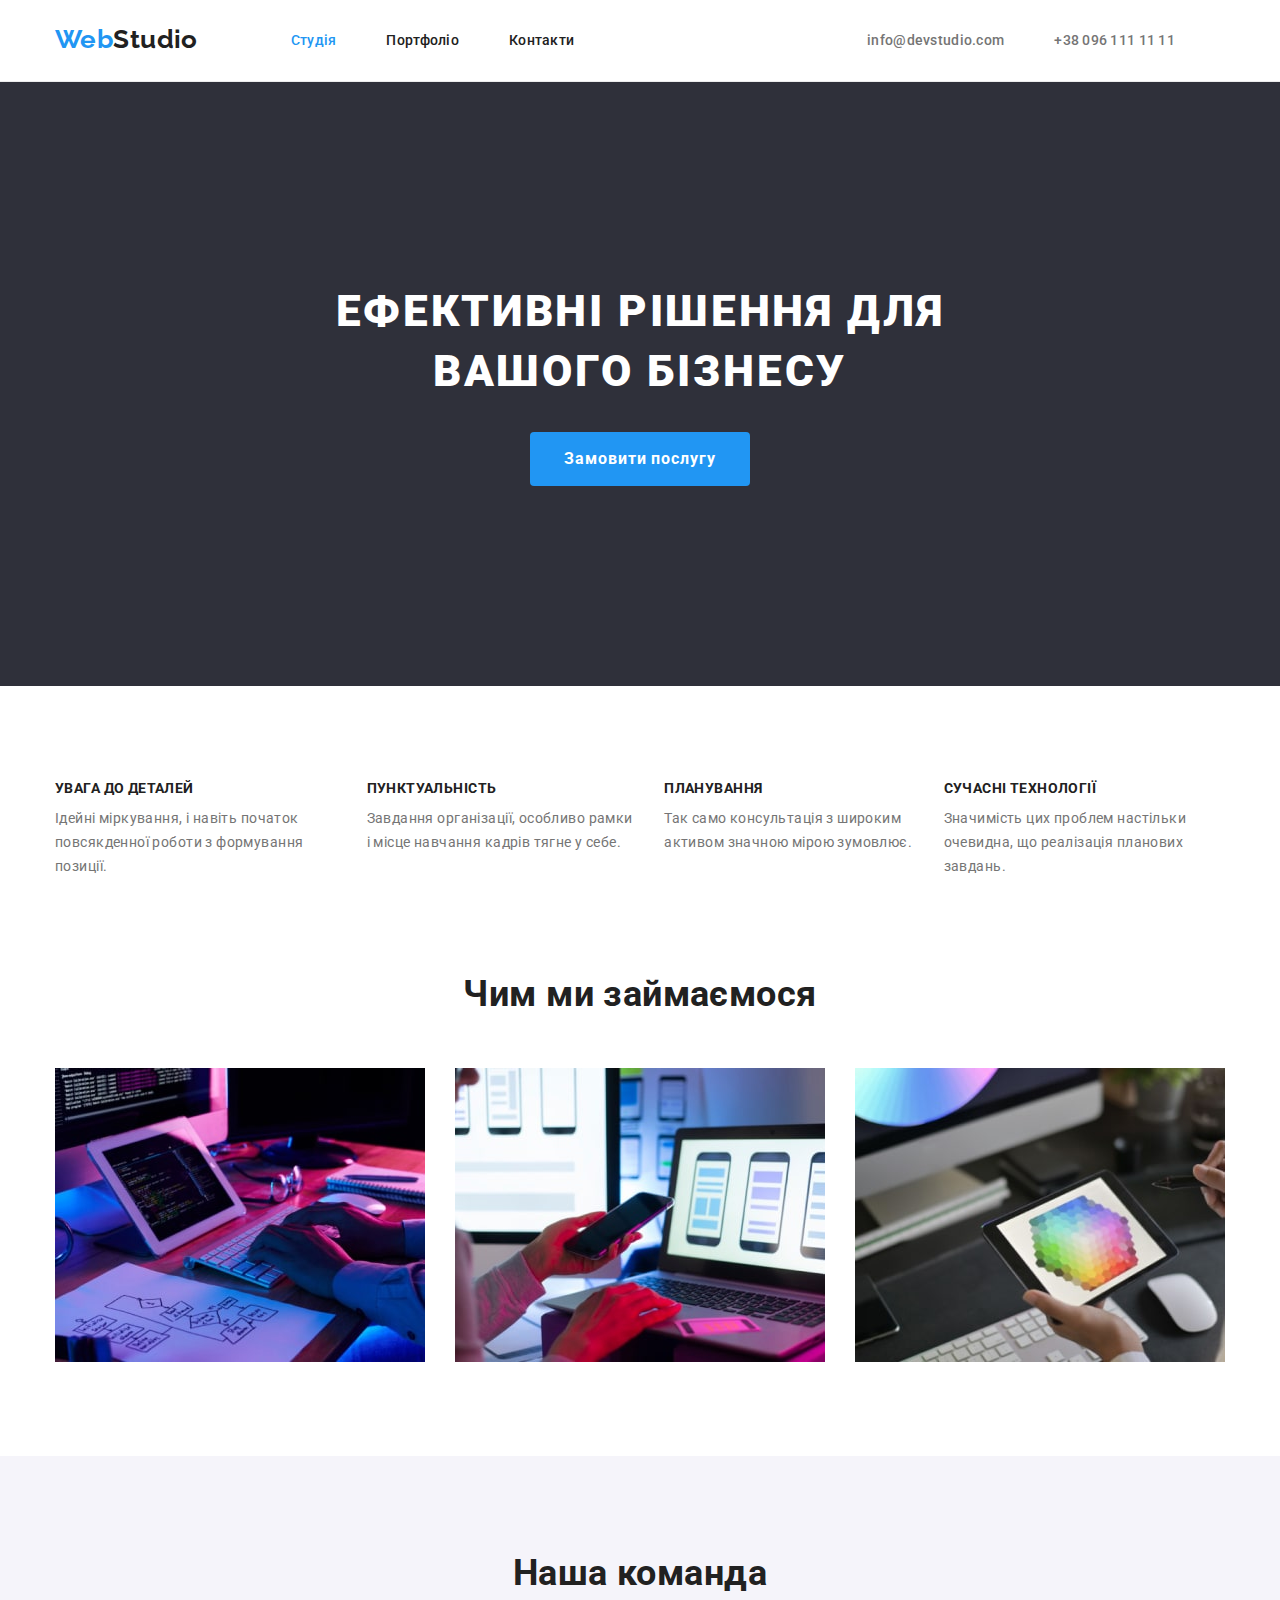
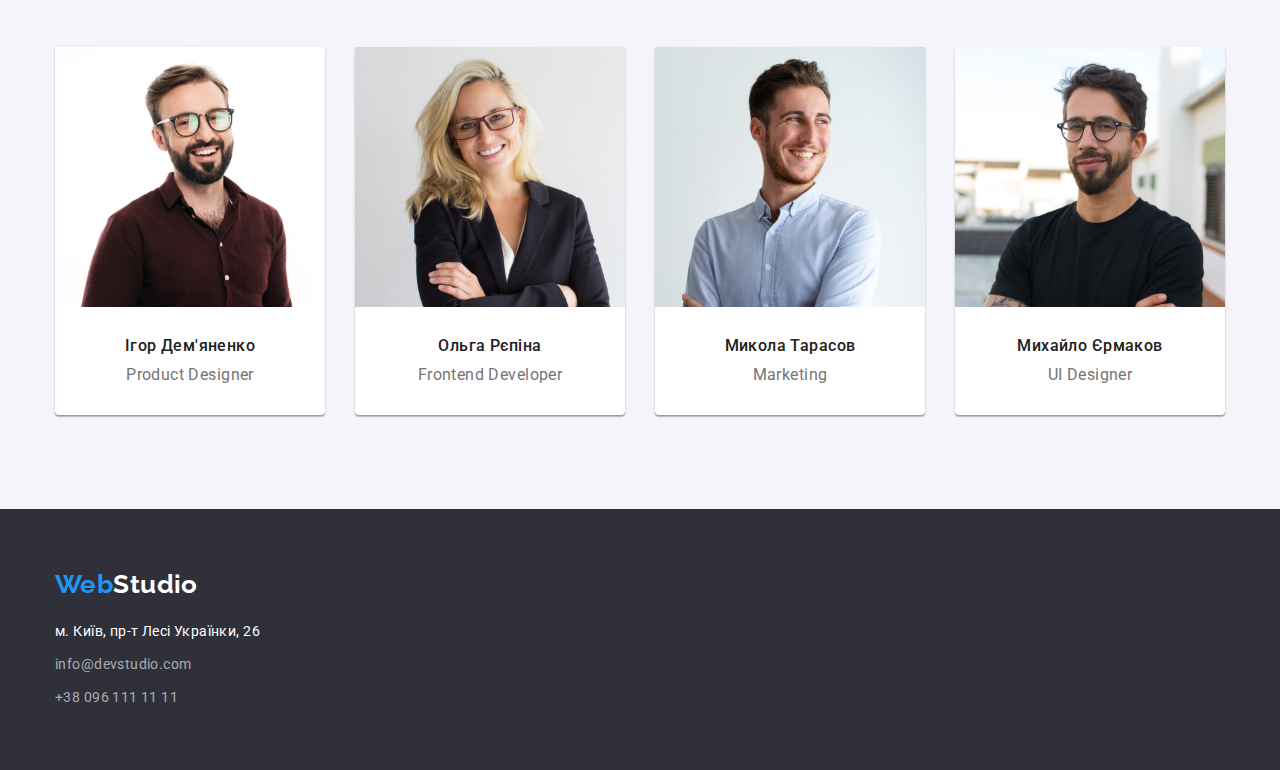
==== index.html @ 74b86f18 "Initial commit" ====
<!DOCTYPE html>
<html lang="uk">

    <head>
        <meta charset="UTF-8"> 
        <meta http-equiv="X-UA-Compatible" content="IE=edge">
        <meta name="viewport" content="width=device-width, initial-scale=1.0">
        <title>WebStudioPage</title>
        <link rel="stylesheet" href="https://cdnjs.cloudflare.com/ajax/libs/modern-normalize/1.1.0/modern-normalize.min.css" />
        <link href="https://fonts.googleapis.com/css2?family=Raleway:wght@700&family=Roboto:wght@400;500;700;900&display=swap"
            rel="stylesheet">
        <link rel="stylesheet" href="./css/styles.css" />
    </head>
    
    <body class="page">
        <header>
            <div class="container header-section">
                <nav class="nav">
                    <a href="/" class="logo link"><span class="logo-web ">Web</span>Studio</a>                    
                    <ul class="nav-nav list">
                        <li class="nav-flex"><a href="./index.html" class="nav-link link current">Студія</a></li>
                        <li class="nav-flex"><a href="./portfolio.html" class="nav-link link">Портфоліо</a></li>
                        <li class="nav-flex"><a href="" class="nav-link link">Контакти</a></li>                    
                    </ul>
                </nav>            
                <ul class="contact list">
                    <li class="contact-flex" ><a href="mailto:info@devstudio.com" class="nav-contact link">info@devstudio.com</a></li>
                    <li class="contact-flex"><a href="tel:+380961111111" class="nav-contact link">+38 096 111 11 11</a></li>
                </ul>
            </div>
            
        </header>

        <main>
            <section class="hero">
                <div class="container">
                    <h1 class="hero-title">Ефективні рішення для вашого бізнесу</h1>
                    <button type="button" class="button primery-button">Замовити послугу</button>
                </div>
            </section>
            
            <section class="section">
                <div class="container">
                    <h2 class="section-title hide">Наші особливості</h2>
                        <ul class="list feature">
                            <li>
                                <h3 class="feature-title">УВАГА ДО ДЕТАЛЕЙ</h3>
                                <p class="feature-text">Ідейні міркування, і навіть початок повсякденної роботи з формування позиції.</p>
                            </li>
                            <li>
                                <h3 class="feature-title">ПУНКТУАЛЬНІСТЬ</h3>
                                <p class="feature-text">Завдання організації, особливо рамки і місце навчання кадрів тягне у себе.</p>
                            </li>
                            <li>
                                <h3 class="feature-title">ПЛАНУВАННЯ</h3>
                                <p class="feature-text">Так само консультація з широким активом значною мірою зумовлює.</p>
                            </li>
                            <li>
                                <h3 class="feature-title">СУЧАСНІ ТЕХНОЛОГІЇ</h3>
                                <p class="feature-text">Значимість цих проблем настільки очевидна, що реалізація планових завдань.</p>
                            </li>
                        </ul>
                </div>
            </section>
            
            <section>
                <div class="container">
                    <h2 class="section-title">Чим ми займаємося</h2>
                    <ul class="activity list">
                        <li><img src="./images/WhatWeDo1.jpg" alt="Те чим ми займаємось" width="370" height="294"></li>
                        <li><img src="./images/WhatWeDo2.jpg" alt="Те чим ми займаємось" width="370" height="294"></li>
                        <li><img src="./images/WhatWeDo3.jpg" alt="Те чим ми займаємось" width="370" height="294"></li>
                    </ul>
                </div>
            </section>


            <section class="section team-section">
                <div class="container">
                    <h2 class="section-title">Наша команда</h2>
                    <ul class="team list">
                        <li class="team-content">
                            <img class="team-photo" src="./images/OurTeam1.jpg" alt="Ігор Дем'яненко" width="270" height="260">
                            <h3 class="team-name">Ігор Дем'яненко</h3>
                            <p class="team-position" lang="en">Product Designer</p>
                        </li>
                        <li class="team-content">
                            <img class="team-photo" src="./images/OurTeam2.jpg" alt="Ольга Рєпіна" width="270" height="260">
                            <h3 class="team-name">Ольга Рєпіна</h3>
                            <p class="team-position" lang="en">Frontend Developer</p>
                        </li>
                        <li class="team-content">
                            <img class="team-photo" src="./images/OurTeam3.jpg" alt="Микола Тарасов" width="270" height="260">
                            <h3 class="team-name">Микола Тарасов</h3>
                            <p class="team-position" lang="en">Marketing</p>
                        </li>
                        <li class="team-content">
                            <img class="team-photo" src="./images/OurTeam4.jpg" alt="Михайло Єрмаков" width="270" height="260">
                            <h3 class="team-name">Михайло Єрмаков</h3>
                            <p class="team-position" lang="en">UI Designer</p>
                        </li>
                    </ul>
                </div>
            </section>

        </main>

        <footer class="footer">
            <div class="container">
                <a href="/" class="logo-fr link"><span class="logo-web">Web</span>Studio</a>
                <address>
                    <ul class="address list">
                        <li class="address-flex"><a href="https://goo.gl/maps/Fnr73AeLxXsEuy9Y6" class="address-map link">м. Київ, пр-т Лесі Українки, 26</a></li>
                        <li class="address-flex"><a href="mailto:info@devstudio.com" class="address-contact link">info@devstudio.com</a></li>
                        <li class="address-flex"><a href="tel:+380961111111" class="address-contact link">+38 096 111 11 11</a></li>
                    </ul>
                </address>
            </div>
        </footer>
    </body>
</html>
---- css/styles.css ----
/* 
    колір основного тексту #757575 (Сірий) 
    колір допоміжного тексту(в основному заголовки) #212121 (Темно-чорний)
    акцент #2196F3 (Голубий)

    другор. колір фону #F5F4FA 
*/

:root {
    --primary-text-color: #757575;
    --title-text-color: #212121;
    --accent-color: #2196F3;
    --primary-bg-color: #ffffff; 
    --secondary-bg-color: #2F303A;
    --primary-white-color: #FFFFFF;
    --secondary-button-color: #F5F4FA;
    --background-adress-color: rgba(255, 255, 255, 0.6);


}

p,
ul,
ol,
h1,
h2,
h3,
h4,
h5,
h6 {
    margin: 0;
    padding: 0;
}

button {
    cursor: pointer;
}

address {
    font-style: normal;
}

img {
    display: block;
}

body {
    color: var(--primary-text-color);
    background-color: var(--primary-bg-color);
    font-family: 'Roboto', sans-serif;
    letter-spacing: 0.03em;
    font-size: 14px;
}

.list {
    list-style: none;
}

.link {
    text-decoration: none;
}


.container {
    width: 1200px;
    padding-left: 15px;
    padding-right: 15px;
    margin: 0 auto;

}

.section {
    padding-top: 95px;
    padding-bottom: 94px;
}

    /* Header */

header {
    border-bottom: 1px solid #ECECEC;
}

.header-section {
    display: flex;
    align-items: center;
}

.nav{display: flex;}

.nav-nav,
.contact {
    display: flex;
    padding-bottom: 32px;
    padding-top: 32px;
    margin-right: 50px;
}

.nav-flex,
.contact-flex{
    margin-left: 50px;
}

.nav-flex:first-child{
    margin-left: 0;
}

.contact-flex:first-child {
    margin-left: 0;
}

.contact {
    margin-left: auto;
}

.logo {
    padding-bottom: 25px;
    padding-top: 24px;
    margin-right: 93px;
    color: var(--title-text-color);
    font-weight: 700;
    font-size: 26px;
    line-height: 1.2;
    font-family: 'Raleway', sans-serif;
}
.logo-web {
    color: var(--accent-color);
}

.nav-link, .nav-contact {
    font-weight: 500;
    line-height: 1.14;
    letter-spacing: 0.02em;
    color: var(--title-text-color);
}

.nav-contact{
    color: var(--primary-text-color);
}

.nav-link:hover, 
.nav-link:focus {
    color: var(--accent-color);
}

.nav-link.current{
    color: var(--accent-color);
}

.nav-contact:hover,
.nav-contact:focus {
    color: var(--accent-color);
}



/* Hero */
.hero {
    background-color: var(--secondary-bg-color);
    padding-top: 200px;
    padding-bottom: 200px;  
    text-align: center;
    
}

.hero-title {
    display: flex;
    color: var(--primary-white-color);
    font-weight: 900;
    font-size: 44px;
    line-height: 1.36;
    letter-spacing: 0.06em;
    text-transform: uppercase;
    max-width: 780px;
    margin: 0 auto;
    margin-bottom: 30px;
}

/* Button*/

.button {
    color: var(--title-text-color);
    border-color: transparent;
    font-family: inherit;
    text-align: center;
    cursor: pointer;
    border-radius: 4px;
    display: inline-block;
}

.button.primery-button {
    background-color: var(--accent-color);
    color: var(--primary-bg-color);
    font-weight: 700;
    font-size: 16px;
    line-height: 1.88;
    letter-spacing: 0.06em;
    padding: 10px 32px;
    min-width: 216px;
}

.button.secondary-button {
    background-color: var(--secondary-button-color);
    color: var(--title-text-color);
    font-weight: 500;
    font-size: 16px;
    line-height: 1.62;  
    padding: 6px 22px;
}

.button:hover,
.button:focus {
    background-color: var(--accent-color);
    color: var(--primary-bg-color);
}


/* Sections Title */

.section-title {
    color: var(--title-text-color);
    font-size: 36px;
    line-height: 1.27;
    text-align: center;
    margin-top: 0;
    margin-bottom: 50px;
}


/* Features */

.hide {
  position: absolute;
  width: 1px;
  height: 1px;
  margin: -1px;
  border: 0;
  padding: 0;
  
  white-space: nowrap;
  clip-path: inset(100%);
  clip: rect(0 0 0 0);
  overflow: hidden;

}

.feature {
    display: flex;
    justify-content: center;
    gap: 30px;
}
.feature-title {
    color: var(--title-text-color);
    line-height: 1.14;
    text-transform: uppercase;
    font-size: 14px;
    margin-bottom: 10px;
}

.feature-text {
    line-height: 1.71;
}

/* Activity */

.activity {
    display: flex;
    justify-content: center;
    gap: 30px;
    padding-bottom: 94px;
}

/* Team */

.team {
    display: flex;
    justify-content: center;
    gap: 30px;

}

.team-section{
    background-color: var(--secondary-button-color);
}

.team-content {
    background: #FFFFFF;
    box-shadow: 0px 1px 3px rgba(0, 0, 0, 0.12), 0px 1px 1px rgba(0, 0, 0, 0.14), 0px 2px 1px rgba(0, 0, 0, 0.2);
    border-radius: 0px 0px 4px 4px;
}

.team-photo{
    margin-bottom: 30px;
}

.team-name {
    color: var(--title-text-color);
    font-weight: 500;
    font-size: 16px;
    line-height: 1.18;
    margin-bottom: 10px;
    text-align: center;
}

.team-position {
    font-size: 16px;
    line-height: 1.18;
    margin-bottom: 30px;
    text-align: center;
}

/* Footer */

.footer {
    background-color: var(--secondary-bg-color);
    padding-top: 60px;
    padding-bottom: 60px;
}

.logo-fr {
    color: var(--primary-white-color);
    font-weight: 700;
    font-size: 26px;
    line-height: 1.2;
    font-family: 'Raleway', sans-serif;
    display: inline-block;
    margin-bottom: 20px;
}

.address-map {
    color: var(--primary-white-color);
    line-height: 1.71;
    font-style: normal;
    
}

.address-contact {
    color: var(--background-adress-color);
    line-height: 1.71;
    font-style: normal;
    
}

.address-flex{
    margin-bottom: 9px;
}

.address-flex:last-child {
    margin-bottom: 0;
}

.address-contact:hover,
.address-contact:focus{
    color: var(--accent-color);
}

/* Portfolio*/

.portfolio-button {
    display: flex;
    justify-content: center;
    margin-bottom: 50px;
}

.portfolio-button-term:not(:last-child){
    margin-right: 8px;
}


.portfolio{
    display: flex;
    justify-content: center;
    flex-wrap: wrap;
}


.portfolio-menu {
    background: #FFFFFF;
    border: 1px solid #EEEEEE;
    border-top: 0;
}

.portfolio-section {
    padding-bottom: 20px;
    padding-top: 0;
    margin-bottom: 20px;
    margin-right: 20px;

    text-align: center;
    width: 370px;
}

.portfolio-section:nth-child(3n) {
    margin-right: 0;
}

.portfolio-section:nth-last-child(-n+3) {
    margin-bottom: 0;
}

.portfolio-img {
    padding: 0;
    padding: 0;
}

.portfolio-name {
    padding-top: 20px;
    padding-bottom: 4px;       
    color: var(--title-text-color);
    font-size: 18px;
    line-height: 2;
    letter-spacing: 0.06em;
}

.portfolio-category {
    font-size: 16px;
    line-height: 1.87;
    color: var(--primary-text-color);
}
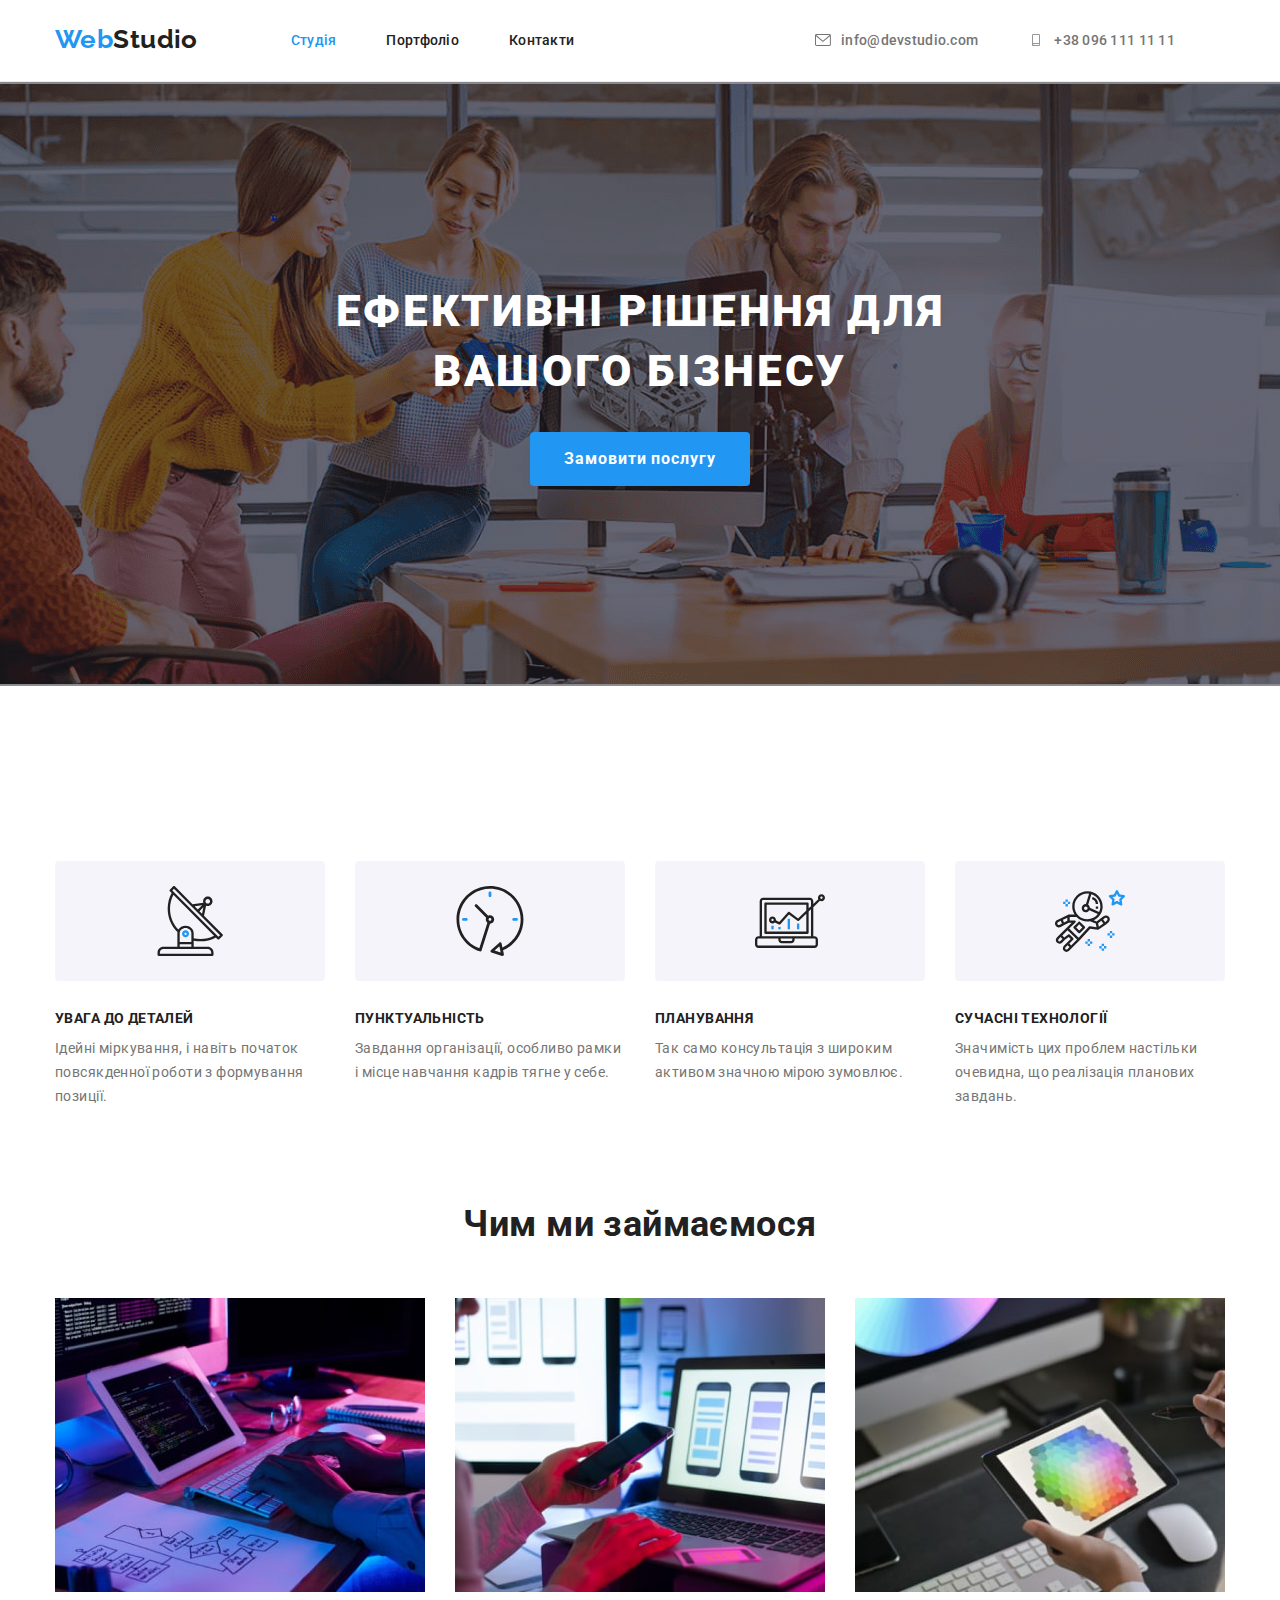
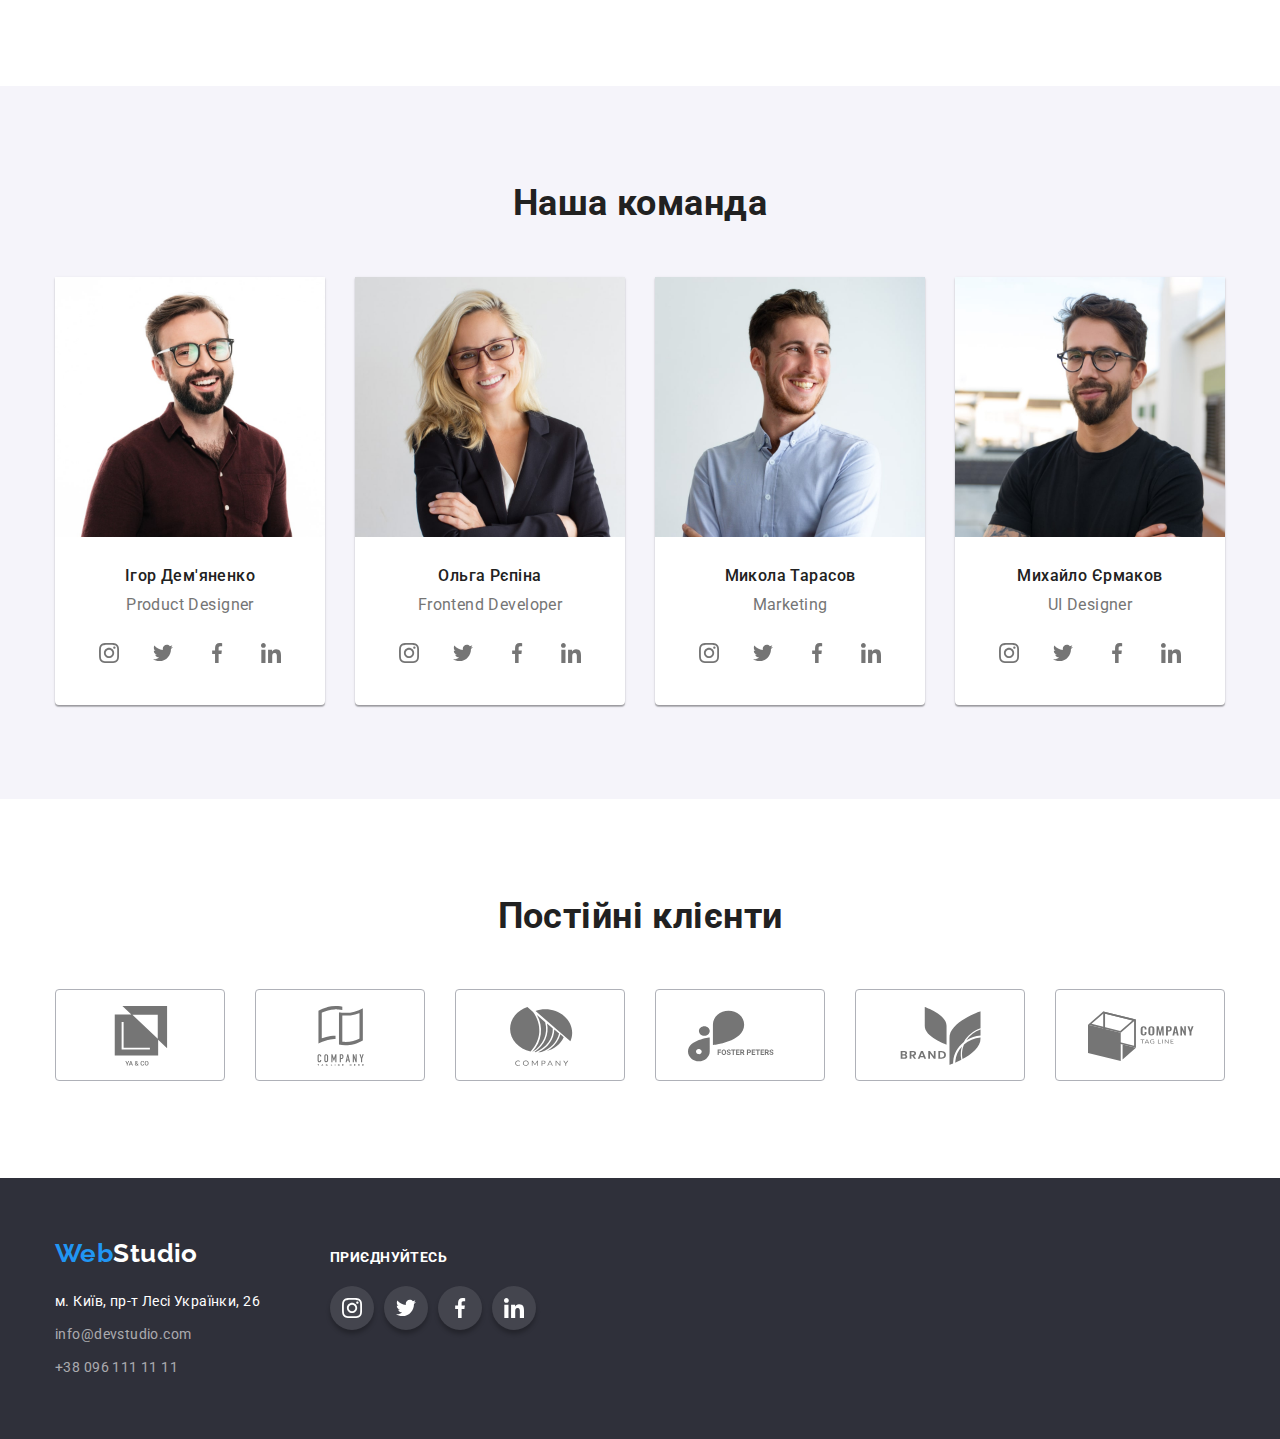
==== commit c1b5be77: "hw 4 edit" ====
--- a/index.html
+++ b/index.html
@@ -12,7 +12,7 @@
         <link rel="stylesheet" href="./css/styles.css" />
     </head>
     
-    <body class="page">
+    <body>
         <header>
             <div class="container header-section">
                 <nav class="nav">
@@ -24,15 +24,29 @@
                     </ul>
                 </nav>            
                 <ul class="contact list">
-                    <li class="contact-flex" ><a href="mailto:info@devstudio.com" class="nav-contact link">info@devstudio.com</a></li>
-                    <li class="contact-flex"><a href="tel:+380961111111" class="nav-contact link">+38 096 111 11 11</a></li>
+                    <li class="contact-flex" >
+                            <a href="mailto:info@devstudio.com" class="nav-contact link">
+                                <svg class="contact-icon">
+                                    <use href="./images/icons.svg#icon-mail"></use>
+                                </svg>
+                                info@devstudio.com
+                            </a>
+                    </li>
+                    <li class="contact-flex">
+                        <a href="tel:+380961111111" class="nav-contact link">
+                            <svg class="contact-icon">
+                                <use href="./images/icons.svg#icon-smartphone"></use>
+                            </svg>
+                            +38 096 111 11 11
+                        </a>
+                    </li>
                 </ul>
             </div>
             
         </header>
 
         <main>
-            <section class="hero">
+            <section class="hero overlay">
                 <div class="container">
                     <h1 class="hero-title">Ефективні рішення для вашого бізнесу</h1>
                     <button type="button" class="button primery-button">Замовити послугу</button>
@@ -42,20 +56,32 @@
             <section class="section">
                 <div class="container">
                     <h2 class="section-title hide">Наші особливості</h2>
-                        <ul class="list feature">
-                            <li>
+                        <ul class="feature list">
+                            <li class="feature-items">
+                                <svg class="feature-icon">
+                                    <use href="./images/icons.svg#icon-antenna"></use>
+                                </svg>
                                 <h3 class="feature-title">УВАГА ДО ДЕТАЛЕЙ</h3>
                                 <p class="feature-text">Ідейні міркування, і навіть початок повсякденної роботи з формування позиції.</p>
                             </li>
-                            <li>
+                            <li class="feature-items">
+                                <svg class="feature-icon">
+                                    <use href="./images/icons.svg#icon-clock"></use>
+                                </svg>
                                 <h3 class="feature-title">ПУНКТУАЛЬНІСТЬ</h3>
                                 <p class="feature-text">Завдання організації, особливо рамки і місце навчання кадрів тягне у себе.</p>
                             </li>
-                            <li>
+                            <li class="feature-items">
+                                <svg class="feature-icon">
+                                    <use href="./images/icons.svg#icon-diagram"></use>
+                                </svg>
                                 <h3 class="feature-title">ПЛАНУВАННЯ</h3>
                                 <p class="feature-text">Так само консультація з широким активом значною мірою зумовлює.</p>
                             </li>
-                            <li>
+                            <li class="feature-items">
+                                <svg class="feature-icon">
+                                    <use href="./images/icons.svg#icon-astronaut"></use>
+                                </svg>
                                 <h3 class="feature-title">СУЧАСНІ ТЕХНОЛОГІЇ</h3>
                                 <p class="feature-text">Значимість цих проблем настільки очевидна, що реалізація планових завдань.</p>
                             </li>
@@ -83,21 +109,197 @@
                             <img class="team-photo" src="./images/OurTeam1.jpg" alt="Ігор Дем'яненко" width="270" height="260">
                             <h3 class="team-name">Ігор Дем'яненко</h3>
                             <p class="team-position" lang="en">Product Designer</p>
-                        </li>
+
+                            <ul class="team-social list">
+                                    <li class="team-icon">
+                                        <a class="team-link link" href="/">
+                                            <svg class="team-icon-fill">
+                                                <use href="./images/icons.svg#icon-instagram"></use>
+                                            </svg>
+                                        </a>
+                                    </li>
+                                    <li class="team-icon">
+                                        <a class="team-link link" href="/">
+                                            <svg class="team-icon-fill">
+                                                <use href="./images/icons.svg#icon-twitter"></use>
+                                            </svg>
+                                        </a>
+                                    </li>
+                                    <li class="team-icon">
+                                        <a class="team-link link" href="/">
+                                            <svg class="team-icon-fill">
+                                                <use href="./images/icons.svg#icon-facebook"></use>
+                                            </svg>
+                                        </a>
+                                    </li>
+                                    <li class="team-icon">
+                                        <a class="team-link link" href="/">
+                                            <svg class="team-icon-fill">
+                                                <use href="./images/icons.svg#icon-linkedin"></use>
+                                            </svg>
+                                        </a>
+                                    </li>
+                                    
+                            </ul>
+                            
+                        </li>   
                         <li class="team-content">
                             <img class="team-photo" src="./images/OurTeam2.jpg" alt="Ольга Рєпіна" width="270" height="260">
                             <h3 class="team-name">Ольга Рєпіна</h3>
                             <p class="team-position" lang="en">Frontend Developer</p>
+                            <ul class="team-social list">
+                                <li class="team-icon">
+                                    <a class="team-link link" href="/">
+                                        <svg class="team-icon-fill">
+                                            <use href="./images/icons.svg#icon-instagram"></use>
+                                        </svg>
+                                    </a>
+                                </li>
+                                <li class="team-icon">
+                                    <a class="team-link link" href="/">
+                                        <svg class="team-icon-fill">
+                                            <use href="./images/icons.svg#icon-twitter"></use>
+                                        </svg>
+                                    </a>
+                                </li>
+                                <li class="team-icon">
+                                    <a class="team-link link" href="/">
+                                        <svg class="team-icon-fill">
+                                            <use href="./images/icons.svg#icon-facebook"></use>
+                                        </svg>
+                                    </a>
+                                </li>
+                                <li class="team-icon">
+                                    <a class="team-link link" href="/">
+                                        <svg class="team-icon-fill">
+                                            <use href="./images/icons.svg#icon-linkedin"></use>
+                                        </svg>
+                                    </a>
+                                </li>
+                            
+                            </ul>
                         </li>
                         <li class="team-content">
                             <img class="team-photo" src="./images/OurTeam3.jpg" alt="Микола Тарасов" width="270" height="260">
                             <h3 class="team-name">Микола Тарасов</h3>
                             <p class="team-position" lang="en">Marketing</p>
+                            <ul class="team-social list">
+                                <li class="team-icon">
+                                    <a class="team-link link" href="/">
+                                        <svg class="team-icon-fill">
+                                            <use href="./images/icons.svg#icon-instagram"></use>
+                                        </svg>
+                                    </a>
+                                </li>
+                                <li class="team-icon">
+                                    <a class="team-link link" href="/">
+                                        <svg class="team-icon-fill">
+                                            <use href="./images/icons.svg#icon-twitter"></use>
+                                        </svg>
+                                    </a>
+                                </li>
+                                <li class="team-icon">
+                                    <a class="team-link link" href="/">
+                                        <svg class="team-icon-fill">
+                                            <use href="./images/icons.svg#icon-facebook"></use>
+                                        </svg>
+                                    </a>
+                                </li>
+                                <li class="team-icon">
+                                    <a class="team-link link" href="/">
+                                        <svg class="team-icon-fill">
+                                            <use href="./images/icons.svg#icon-linkedin"></use>
+                                        </svg>
+                                    </a>
+                                </li>
+                            
+                            </ul>
                         </li>
                         <li class="team-content">
                             <img class="team-photo" src="./images/OurTeam4.jpg" alt="Михайло Єрмаков" width="270" height="260">
                             <h3 class="team-name">Михайло Єрмаков</h3>
                             <p class="team-position" lang="en">UI Designer</p>
+                            <ul class="team-social list">
+                                <li class="team-icon">
+                                    <a class="team-link link" href="/">
+                                        <svg class="team-icon-fill">
+                                            <use href="./images/icons.svg#icon-instagram"></use>
+                                        </svg>
+                                    </a>
+                                </li>
+                                <li class="team-icon">
+                                    <a class="team-link link" href="/">
+                                        <svg class="team-icon-fill">
+                                            <use href="./images/icons.svg#icon-twitter"></use>
+                                        </svg>
+                                    </a>
+                                </li>
+                                <li class="team-icon">
+                                    <a class="team-link link" href="/">
+                                        <svg class="team-icon-fill">
+                                            <use href="./images/icons.svg#icon-facebook"></use>
+                                        </svg>
+                                    </a>
+                                </li>
+                                <li class="team-icon">
+                                    <a class="team-link link" href="/">
+                                        <svg class="team-icon-fill">
+                                            <use href="./images/icons.svg#icon-linkedin"></use>
+                                        </svg>
+                                    </a>
+                                </li>
+                            
+                            </ul>
+                        </li>
+                    </ul>
+                </div>
+            </section>
+            <section class="section">
+                <div class="container">
+                    <h2 class="klient-title section-title">Постійні клієнти</h2>
+                    <ul class="klient-list list">
+
+                        <li class="klient-name">
+                            <a class="klient-link link" href="/">
+                                <svg class="klient-icon">
+                                    <use href="./images/icons.svg#icon-client1"></use>
+                                </svg>
+                            </a>
+                        </li>
+                        <li class="klient-name">
+                            <a class="klient-link link" href="/">
+                                <svg class="klient-icon">
+                                    <use href="./images/icons.svg#icon-client2"></use>
+                                </svg>
+                            </a>
+                        </li>
+                        <li class="klient-name">
+                            <a class="klient-link link" href="/">
+                                <svg class="klient-icon">
+                                    <use href="./images/icons.svg#icon-client3"></use>
+                                </svg>
+                            </a>
+                        </li>
+                        <li class="klient-name">
+                            <a class="klient-link link" href="/">
+                                <svg class="klient-icon">
+                                    <use href="./images/icons.svg#icon-client4"></use>
+                                </svg>
+                            </a>
+                        </li>
+                        <li class="klient-name">
+                            <a class="klient-link link" href="/">
+                                <svg class="klient-icon">
+                                    <use href="./images/icons.svg#icon-client5"></use>
+                                </svg>
+                            </a>
+                        </li>
+                        <li class="klient-name">
+                            <a class="klient-link link" href="/">
+                                <svg class="klient-icon">
+                                    <use href="./images/icons.svg#icon-client6"></use>
+                                </svg>
+                            </a>
                         </li>
                     </ul>
                 </div>
@@ -107,14 +309,50 @@
 
         <footer class="footer">
             <div class="container">
-                <a href="/" class="logo-fr link"><span class="logo-web">Web</span>Studio</a>
-                <address>
-                    <ul class="address list">
-                        <li class="address-flex"><a href="https://goo.gl/maps/Fnr73AeLxXsEuy9Y6" class="address-map link">м. Київ, пр-т Лесі Українки, 26</a></li>
-                        <li class="address-flex"><a href="mailto:info@devstudio.com" class="address-contact link">info@devstudio.com</a></li>
-                        <li class="address-flex"><a href="tel:+380961111111" class="address-contact link">+38 096 111 11 11</a></li>
-                    </ul>
-                </address>
+                <div>
+                    <a href="/" class="logo-fr link"><span class="logo-web">Web</span>Studio</a>
+                    <address>
+                        <ul class="address list">
+                            <li class="address-flex"><a href="https://goo.gl/maps/Fnr73AeLxXsEuy9Y6" class="address-map link">м. Київ, пр-т Лесі Українки, 26</a></li>
+                            <li class="address-flex"><a href="mailto:info@devstudio.com" class="address-contact link">info@devstudio.com</a></li>
+                            <li class="address-flex"><a href="tel:+380961111111" class="address-contact link">+38 096 111 11 11</a></li>
+                        </ul>
+                    </address>
+                </div>
+                <div class="media">
+                    <h3 class="section-title-h3">Приєднуйтесь</h3>
+                    <ul class="media-social list">
+                        <li class="media-icon">
+                            <a class="media-link link" href="/">
+                                <svg class="media-icon-fill">
+                                    <use href="./images/icons.svg#icon-instagram"></use>
+                                </svg>
+                            </a>
+                        </li>
+                        <li class="media-icon">
+                            <a class="media-link link" href="/">
+                                <svg class="media-icon-fill">
+                                    <use href="./images/icons.svg#icon-twitter"></use>
+                                </svg>
+                            </a>
+                        </li>
+                        <li class="media-icon">
+                            <a class="media-link link" href="/">
+                                <svg class="media-icon-fill">
+                                    <use href="./images/icons.svg#icon-facebook"></use>
+                                </svg>
+                            </a>
+                        </li>
+                        <li class="media-icon">
+                            <a class="media-link link" href="/">
+                                <svg class="media-icon-fill">
+                                    <use href="./images/icons.svg#icon-linkedin"></use>
+                                </svg>
+                            </a>
+                        </li>
+                    
+                    </ul>
+                </div>
             </div>
         </footer>
     </body>
--- a/css/styles.css
+++ b/css/styles.css
@@ -1,11 +1,3 @@
-/* 
-    колір основного тексту #757575 (Сірий) 
-    колір допоміжного тексту(в основному заголовки) #212121 (Темно-чорний)
-    акцент #2196F3 (Голубий)
-
-    другор. колір фону #F5F4FA 
-*/
-
 :root {
     --primary-text-color: #757575;
     --title-text-color: #212121;
@@ -15,7 +7,8 @@
     --primary-white-color: #FFFFFF;
     --secondary-button-color: #F5F4FA;
     --background-adress-color: rgba(255, 255, 255, 0.6);
-
+    --background-picture: #C4C4C4;
+    --primary-icom-color: rgba(175, 177, 184, 1);
 
 }
 
@@ -40,7 +33,7 @@
     font-style: normal;
 }
 
-img {
+img, svg {
     display: block;
 }
 
@@ -74,7 +67,8 @@
     padding-bottom: 94px;
 }
 
-    /* Header */
+
+/*----------HEADER----------*/
 
 header {
     border-bottom: 1px solid #ECECEC;
@@ -95,6 +89,7 @@
     margin-right: 50px;
 }
 
+
 .nav-flex,
 .contact-flex{
     margin-left: 50px;
@@ -107,6 +102,7 @@
 .contact-flex:first-child {
     margin-left: 0;
 }
+
 
 .contact {
     margin-left: auto;
@@ -116,24 +112,30 @@
     padding-bottom: 25px;
     padding-top: 24px;
     margin-right: 93px;
-    color: var(--title-text-color);
+
+    color: var(--title-text-color);
+
+    font-family: 'Raleway', sans-serif;
     font-weight: 700;
     font-size: 26px;
     line-height: 1.2;
-    font-family: 'Raleway', sans-serif;
 }
 .logo-web {
     color: var(--accent-color);
 }
 
 .nav-link, .nav-contact {
+    color: var(--title-text-color);
+
     font-weight: 500;
     line-height: 1.14;
     letter-spacing: 0.02em;
-    color: var(--title-text-color);
 }
 
 .nav-contact{
+    display: flex;
+    align-items: center;
+
     color: var(--primary-text-color);
 }
 
@@ -151,82 +153,127 @@
     color: var(--accent-color);
 }
 
-
-
-/* Hero */
+.contact-icon {
+    width: 16px;
+    height: 12px;
+    fill: currentColor;
+    margin-right: 10px;
+}
+
+
+/*----------HERO----------*/
+
+
 .hero {
-    background-color: var(--secondary-bg-color);
+    text-align: center;
     padding-top: 200px;
     padding-bottom: 200px;  
-    text-align: center;
     
-}
+    background-color: var(--secondary-bg-color);
+}
+
+.overlay {
+    background-color: var(--background-picture);
+    background-image: linear-gradient(to right,
+        rgba(47, 48, 58, 0.4),
+        rgba(47, 48, 58, 0.4)),
+    url('../images/HeroBackground.png');
+
+    background-repeat: no-repeat;
+    background-position: center;
+    background-size: cover;
+    background-size: 1600px;
+    }
 
 .hero-title {
     display: flex;
+    margin: 0 auto;
+    margin-bottom: 30px;
+    max-width: 780px;
+
     color: var(--primary-white-color);
+
     font-weight: 900;
     font-size: 44px;
     line-height: 1.36;
     letter-spacing: 0.06em;
-    text-transform: uppercase;
-    max-width: 780px;
-    margin: 0 auto;
-    margin-bottom: 30px;
-}
-
-/* Button*/
+    text-transform: uppercase;    
+}
+
+
+/*----------BUTTON----------*/
+
 
 .button {
-    color: var(--title-text-color);
+    display: inline-block;
     border-color: transparent;
+    text-align: center;
+
+    color: var(--title-text-color);
+    
     font-family: inherit;
-    text-align: center;
     cursor: pointer;
     border-radius: 4px;
-    display: inline-block;
+    
 }
 
 .button.primery-button {
+    padding: 10px 32px;
+    min-width: 216px;
+
     background-color: var(--accent-color);
     color: var(--primary-bg-color);
+
     font-weight: 700;
     font-size: 16px;
     line-height: 1.88;
     letter-spacing: 0.06em;
-    padding: 10px 32px;
-    min-width: 216px;
+
 }
 
 .button.secondary-button {
+    padding: 6px 22px;
+
     background-color: var(--secondary-button-color);
     color: var(--title-text-color);
+
     font-weight: 500;
     font-size: 16px;
     line-height: 1.62;  
-    padding: 6px 22px;
 }
 
 .button:hover,
 .button:focus {
     background-color: var(--accent-color);
     color: var(--primary-bg-color);
-}
-
-
-/* Sections Title */
-
-.section-title {
-    color: var(--title-text-color);
+    box-shadow: 0px 3px 1px rgba(0, 0, 0, 0.1), 0px 1px 2px rgba(0, 0, 0, 0.08), 0px 2px 2px rgba(0, 0, 0, 0.12);
+}
+
+
+/*----------SECTION TITLE----------*/
+
+.section-title  {
+    margin-top: 0;
+    margin-bottom: 50px;
+
+    color: var(--title-text-color);
+
     font-size: 36px;
     line-height: 1.27;
     text-align: center;
-    margin-top: 0;
-    margin-bottom: 50px;
-}
-
-
-/* Features */
+}
+
+.section-title-h3 {
+    color: var(--primary-white-color);
+
+    font-size: 14px;
+    line-height: 1.14;
+    text-transform: uppercase;
+}
+
+
+/*----------FEATURES----------*/
+
 
 .hide {
   position: absolute;
@@ -243,24 +290,48 @@
 
 }
 
+.feature-icon{
+    padding-bottom: 25px;
+    padding-top: 25px;
+    width: 270px;
+    height: 120px;
+
+    background: var(--secondary-button-color);
+
+    border-radius: 4px;
+}
+
 .feature {
     display: flex;
     justify-content: center;
     gap: 30px;
 }
 .feature-title {
-    color: var(--title-text-color);
+    margin-bottom: 10px;
+    margin-top: 30px;
+
+    color: var(--title-text-color);
+
+    font-size: 14px;
     line-height: 1.14;
     text-transform: uppercase;
-    font-size: 14px;
-    margin-bottom: 10px;
 }
 
 .feature-text {
     line-height: 1.71;
 }
 
-/* Activity */
+.feature-items::before {
+    content: "";
+    display: block;
+    height: 80px;
+    background-size: contain;
+    background-position: center;
+    background-repeat: no-repeat;
+}
+
+
+/*----------ACTIVITY----------*/
 
 .activity {
     display: flex;
@@ -269,7 +340,8 @@
     padding-bottom: 94px;
 }
 
-/* Team */
+
+/*----------TEAM----------*/
 
 .team {
     display: flex;
@@ -286,6 +358,7 @@
     background: #FFFFFF;
     box-shadow: 0px 1px 3px rgba(0, 0, 0, 0.12), 0px 1px 1px rgba(0, 0, 0, 0.14), 0px 2px 1px rgba(0, 0, 0, 0.2);
     border-radius: 0px 0px 4px 4px;
+    padding-bottom: 30px;
 }
 
 .team-photo{
@@ -293,37 +366,115 @@
 }
 
 .team-name {
-    color: var(--title-text-color);
+    margin-bottom: 10px;
+
+    color: var(--title-text-color);
+
     font-weight: 500;
     font-size: 16px;
     line-height: 1.18;
-    margin-bottom: 10px;
     text-align: center;
 }
 
 .team-position {
+    margin-bottom: 16px;
     font-size: 16px;
     line-height: 1.18;
-    margin-bottom: 30px;
     text-align: center;
 }
 
-/* Footer */
-
+.team-social{
+    display: flex;
+    padding-left: 32px;
+    align-items: center;
+    gap: 10px;
+}
+
+.team-icon{
+    height: 44px;
+    width: 44px;
+}
+
+.team-link {
+    display: inline-block;
+    padding: 12px;
+    border-radius: 50%;
+    color: var(--primary-text-color);
+}
+
+.team-link:hover,
+.team-link:focus {
+    background-color: var(--accent-color);
+    color: var(--primary-white-color);
+}
+
+.team-icon-fill {
+    height: 20px;
+    width: 20px;
+    fill: currentColor;
+}
+
+
+/*----------KLIENTS----------*/
+
+
+.klient-list {
+    display: flex;
+    justify-content: center;
+    gap: 30px;
+}
+
+
+.klient-link {
+    display: inline-block;
+    padding: 16px 32px;
+    width: 170px;
+    height: 92px;
+    border: 1px solid #AFB1B8;
+    border-radius: 4px;
+
+    color: var(--primary-text-color);  
+}
+
+.klient-icon {
+    text-align: center;
+    width: 106px;
+    height: 60px;
+    fill: currentColor;
+}
+
+.klient-link:hover,
+.klient-link:focus {
+    color: var(--accent-color);
+    border: 1px solid var(--accent-color);
+}
+
+
+/*----------FOOTER----------*/
+
+/*----------LOGO/ADDRESS----------*/
 .footer {
-    background-color: var(--secondary-bg-color);
     padding-top: 60px;
     padding-bottom: 60px;
+
+    background-color: var(--secondary-bg-color);
+}
+.footer .container{
+    display: flex;
 }
 
 .logo-fr {
+    display: inline-block;
+    margin-bottom: 20px;
+
     color: var(--primary-white-color);
+
+    font-family: 'Raleway', sans-serif;
     font-weight: 700;
     font-size: 26px;
     line-height: 1.2;
-    font-family: 'Raleway', sans-serif;
-    display: inline-block;
-    margin-bottom: 20px;
+
+
 }
 
 .address-map {
@@ -353,7 +504,56 @@
     color: var(--accent-color);
 }
 
-/* Portfolio*/
+
+
+/*----------MEDIA----------*/
+
+
+.media {
+    margin-left: 70px;
+    margin-top: 12px;
+}
+
+.media .section-title-h3 {
+    padding-bottom: 20px;
+}
+
+.media-social {
+    display: flex;
+    align-items: center;
+    gap: 10px;
+}
+
+.media-icon {
+    height: 44px;
+    width: 44px;
+}
+
+.media-link {
+    display: inline-block;
+    padding: 12px;
+    border-radius: 50%;
+
+    background: rgba(255, 255, 255, 0.1);
+    color: var(--primary-white-color);
+    box-shadow: 0px 4px 4px rgba(0, 0, 0, 0.25)
+}
+
+.media-link:hover,
+.media-link:focus {
+    background: var(--accent-color);
+}
+
+.media-icon-fill {
+    height: 20px;
+    width: 20px;
+    fill: currentColor;
+}
+
+
+
+/*----------PORTFOLIO----------*/
+
 
 .portfolio-button {
     display: flex;
@@ -380,7 +580,6 @@
 }
 
 .portfolio-section {
-    padding-bottom: 20px;
     padding-top: 0;
     margin-bottom: 20px;
     margin-right: 20px;
@@ -389,6 +588,10 @@
     width: 370px;
 }
 
+.portfolio-section:hover {
+    box-shadow: 0px 1px 1px rgba(0, 0, 0, 0.12), 0px 4px 4px rgba(0, 0, 0, 0.06), 1px 4px 6px rgba(0, 0, 0, 0.16);
+}
+
 .portfolio-section:nth-child(3n) {
     margin-right: 0;
 }
@@ -404,14 +607,17 @@
 
 .portfolio-name {
     padding-top: 20px;
-    padding-bottom: 4px;       
-    color: var(--title-text-color);
+    padding-bottom: 4px;
+
+    color: var(--title-text-color);
+
     font-size: 18px;
     line-height: 2;
     letter-spacing: 0.06em;
 }
 
 .portfolio-category {
+    padding-bottom: 20px;
     font-size: 16px;
     line-height: 1.87;
     color: var(--primary-text-color);
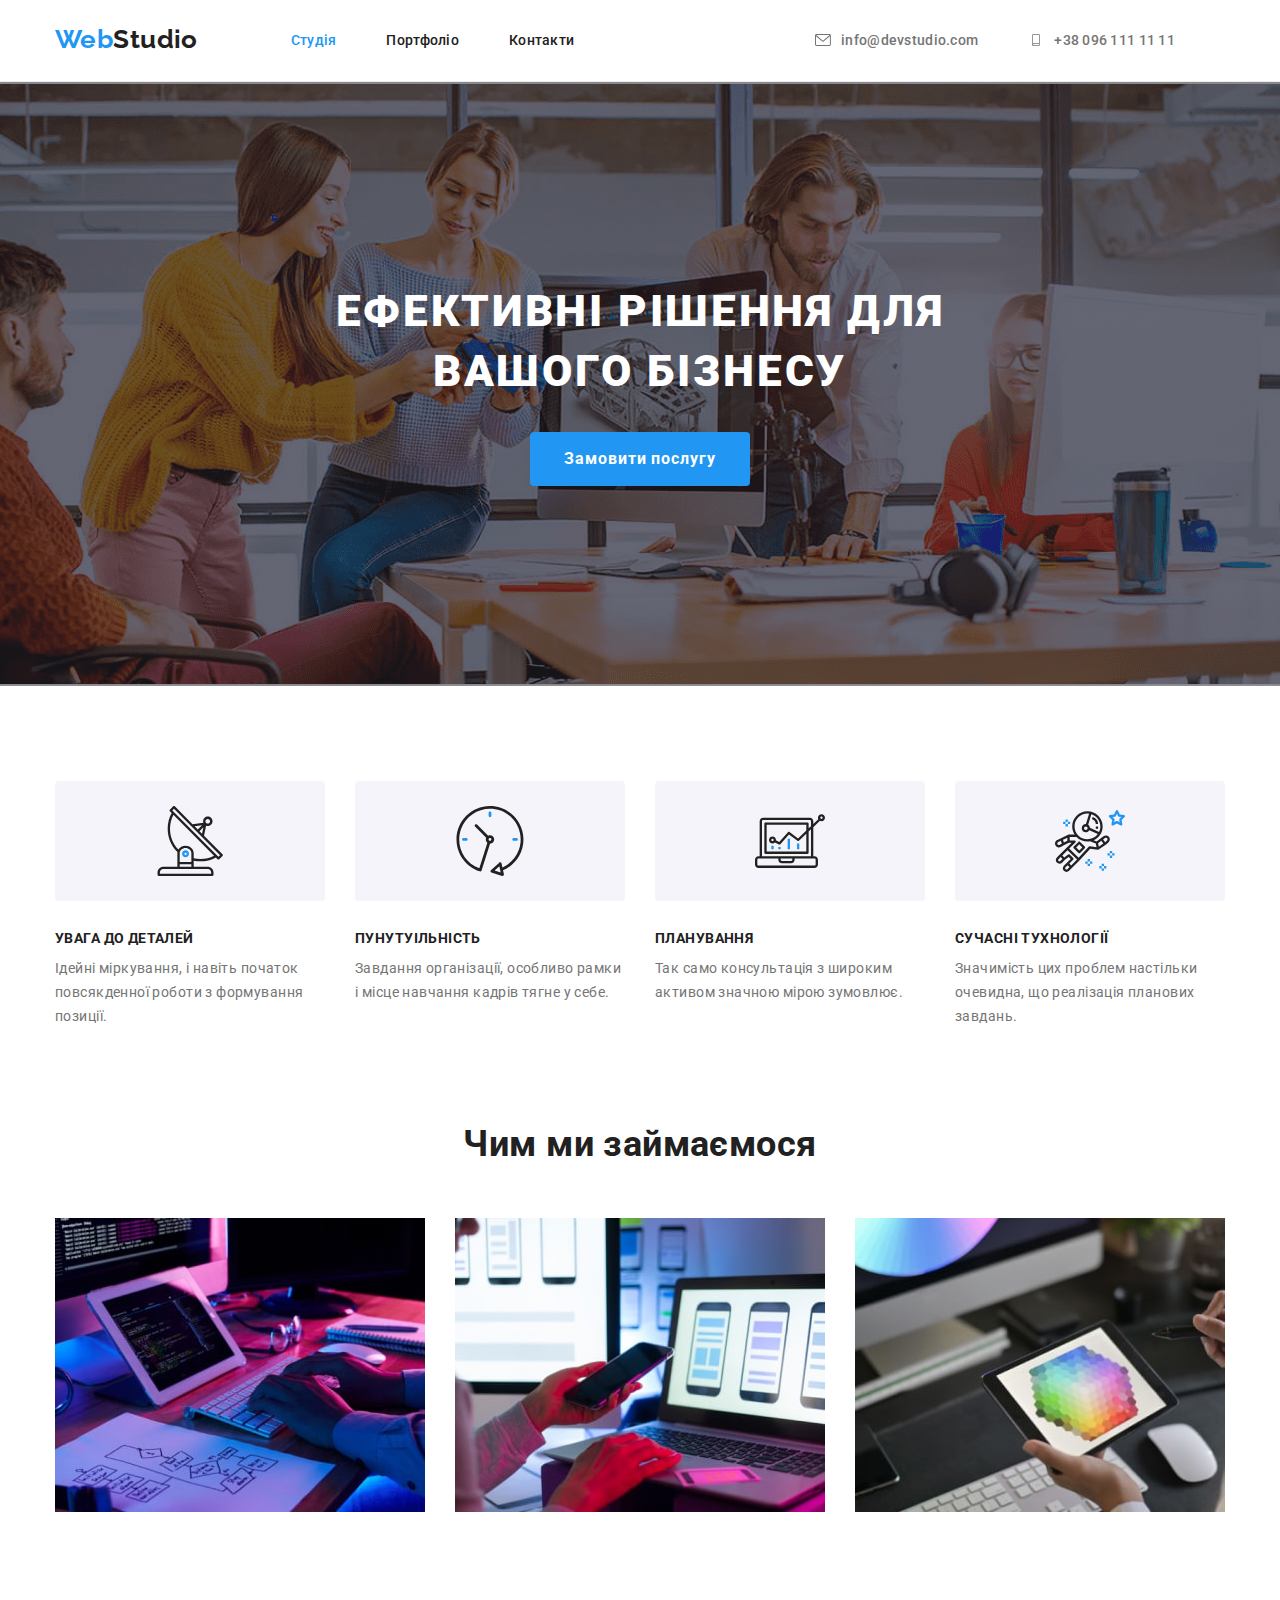
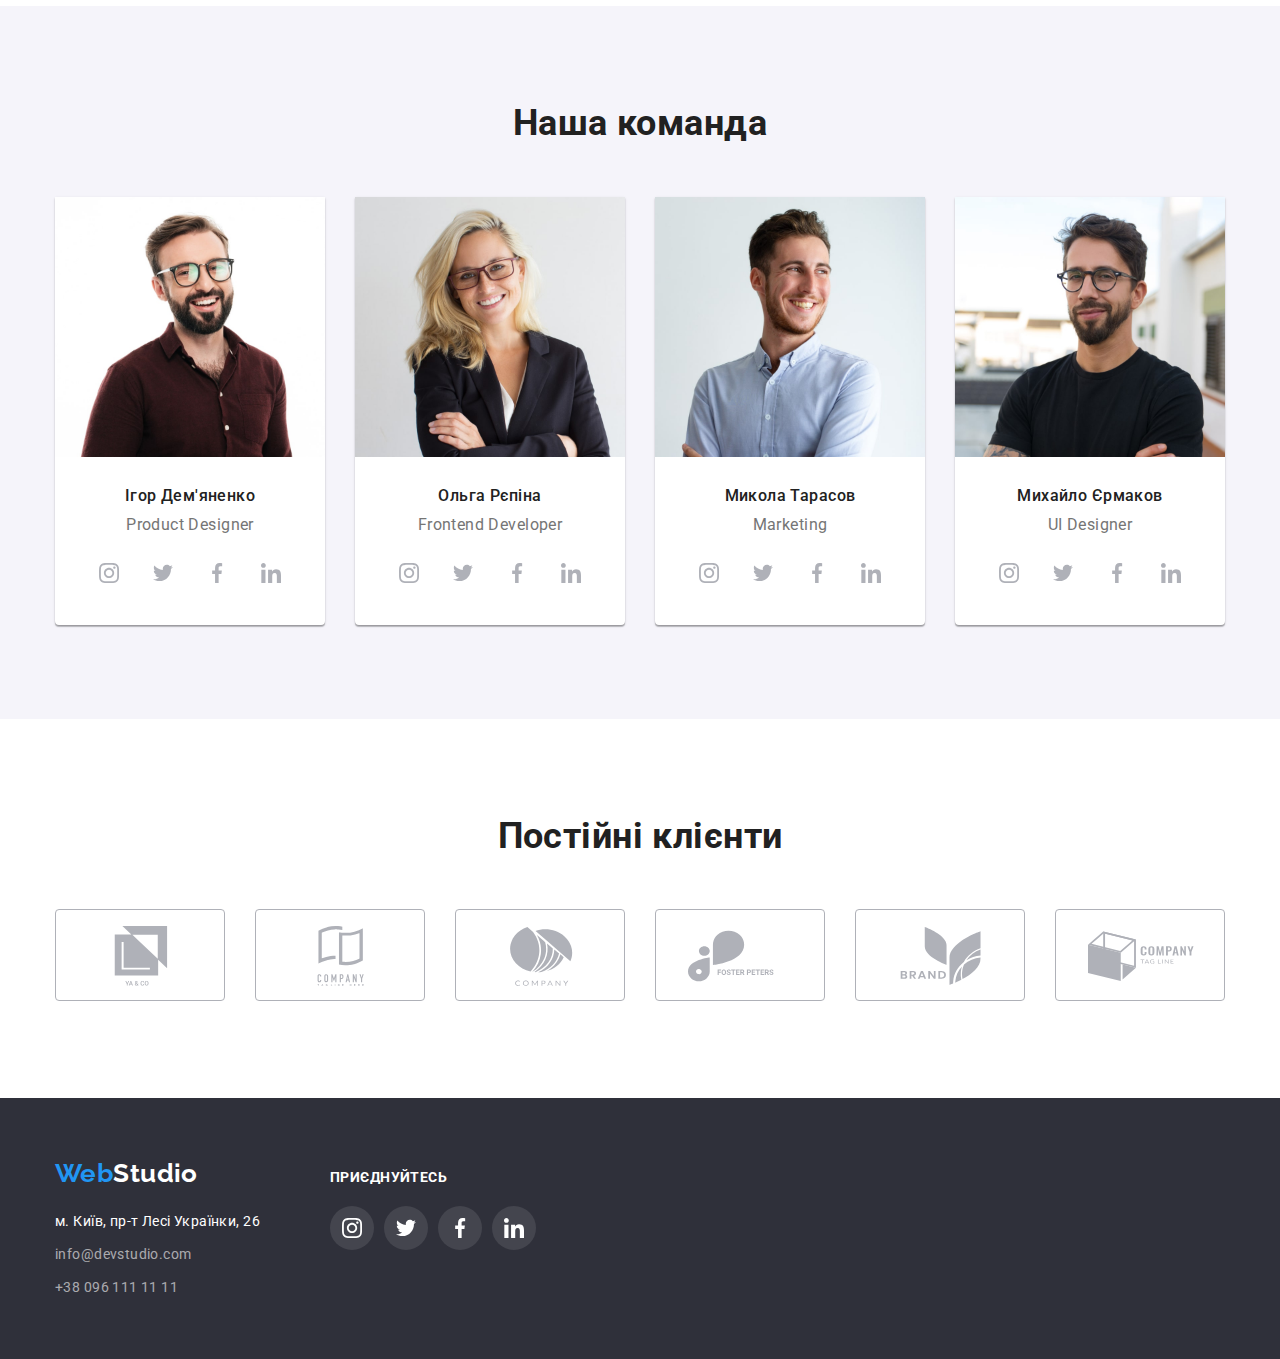
==== commit cd9e63f1: "hw4 edits" ====
--- a/index.html
+++ b/index.html
@@ -61,28 +61,28 @@
                                 <svg class="feature-icon">
                                     <use href="./images/icons.svg#icon-antenna"></use>
                                 </svg>
-                                <h3 class="feature-title">УВАГА ДО ДЕТАЛЕЙ</h3>
+                                <h3 class="feature-title">увага до деталей</h3>
                                 <p class="feature-text">Ідейні міркування, і навіть початок повсякденної роботи з формування позиції.</p>
                             </li>
                             <li class="feature-items">
                                 <svg class="feature-icon">
                                     <use href="./images/icons.svg#icon-clock"></use>
                                 </svg>
-                                <h3 class="feature-title">ПУНКТУАЛЬНІСТЬ</h3>
+                                <h3 class="feature-title">пунутуільність</h3>
                                 <p class="feature-text">Завдання організації, особливо рамки і місце навчання кадрів тягне у себе.</p>
                             </li>
                             <li class="feature-items">
                                 <svg class="feature-icon">
                                     <use href="./images/icons.svg#icon-diagram"></use>
                                 </svg>
-                                <h3 class="feature-title">ПЛАНУВАННЯ</h3>
+                                <h3 class="feature-title">планування</h3>
                                 <p class="feature-text">Так само консультація з широким активом значною мірою зумовлює.</p>
                             </li>
                             <li class="feature-items">
                                 <svg class="feature-icon">
                                     <use href="./images/icons.svg#icon-astronaut"></use>
                                 </svg>
-                                <h3 class="feature-title">СУЧАСНІ ТЕХНОЛОГІЇ</h3>
+                                <h3 class="feature-title">сучасні тухнології</h3>
                                 <p class="feature-text">Значимість цих проблем настільки очевидна, що реалізація планових завдань.</p>
                             </li>
                         </ul>
--- a/css/styles.css
+++ b/css/styles.css
@@ -9,6 +9,7 @@
     --background-adress-color: rgba(255, 255, 255, 0.6);
     --background-picture: #C4C4C4;
     --primary-icom-color: rgba(175, 177, 184, 1);
+    --icons-color: #AFB1B8;
 
 }
 
@@ -321,14 +322,7 @@
     line-height: 1.71;
 }
 
-.feature-items::before {
-    content: "";
-    display: block;
-    height: 80px;
-    background-size: contain;
-    background-position: center;
-    background-repeat: no-repeat;
-}
+
 
 
 /*----------ACTIVITY----------*/
@@ -399,7 +393,7 @@
     display: inline-block;
     padding: 12px;
     border-radius: 50%;
-    color: var(--primary-text-color);
+    color: var(--icons-color);
 }
 
 .team-link:hover,
@@ -430,10 +424,10 @@
     padding: 16px 32px;
     width: 170px;
     height: 92px;
-    border: 1px solid #AFB1B8;
+    border: 1px solid var(--icons-color);
     border-radius: 4px;
 
-    color: var(--primary-text-color);  
+    color: var(--icons-color);  
 }
 
 .klient-icon {
@@ -536,7 +530,6 @@
 
     background: rgba(255, 255, 255, 0.1);
     color: var(--primary-white-color);
-    box-shadow: 0px 4px 4px rgba(0, 0, 0, 0.25)
 }
 
 .media-link:hover,
@@ -568,14 +561,16 @@
 
 .portfolio{
     display: flex;
-    justify-content: center;
     flex-wrap: wrap;
 }
 
 
 .portfolio-menu {
+    padding-left: 24px;
+
     background: #FFFFFF;
     border: 1px solid #EEEEEE;
+    
     border-top: 0;
 }
 
@@ -584,12 +579,16 @@
     margin-bottom: 20px;
     margin-right: 20px;
 
-    text-align: center;
     width: 370px;
 }
 
-.portfolio-section:hover {
-    box-shadow: 0px 1px 1px rgba(0, 0, 0, 0.12), 0px 4px 4px rgba(0, 0, 0, 0.06), 1px 4px 6px rgba(0, 0, 0, 0.16);
+.portfolio-link {
+    display: block;
+}
+
+.portfolio-link:hover {
+    box-shadow: 0px 1px 1px rgba(0, 0, 0, 0.12), 
+    0px 4px 4px rgba(0, 0, 0, 0.06), 1px 4px 6px rgba(0, 0, 0, 0.16);
 }
 
 .portfolio-section:nth-child(3n) {
